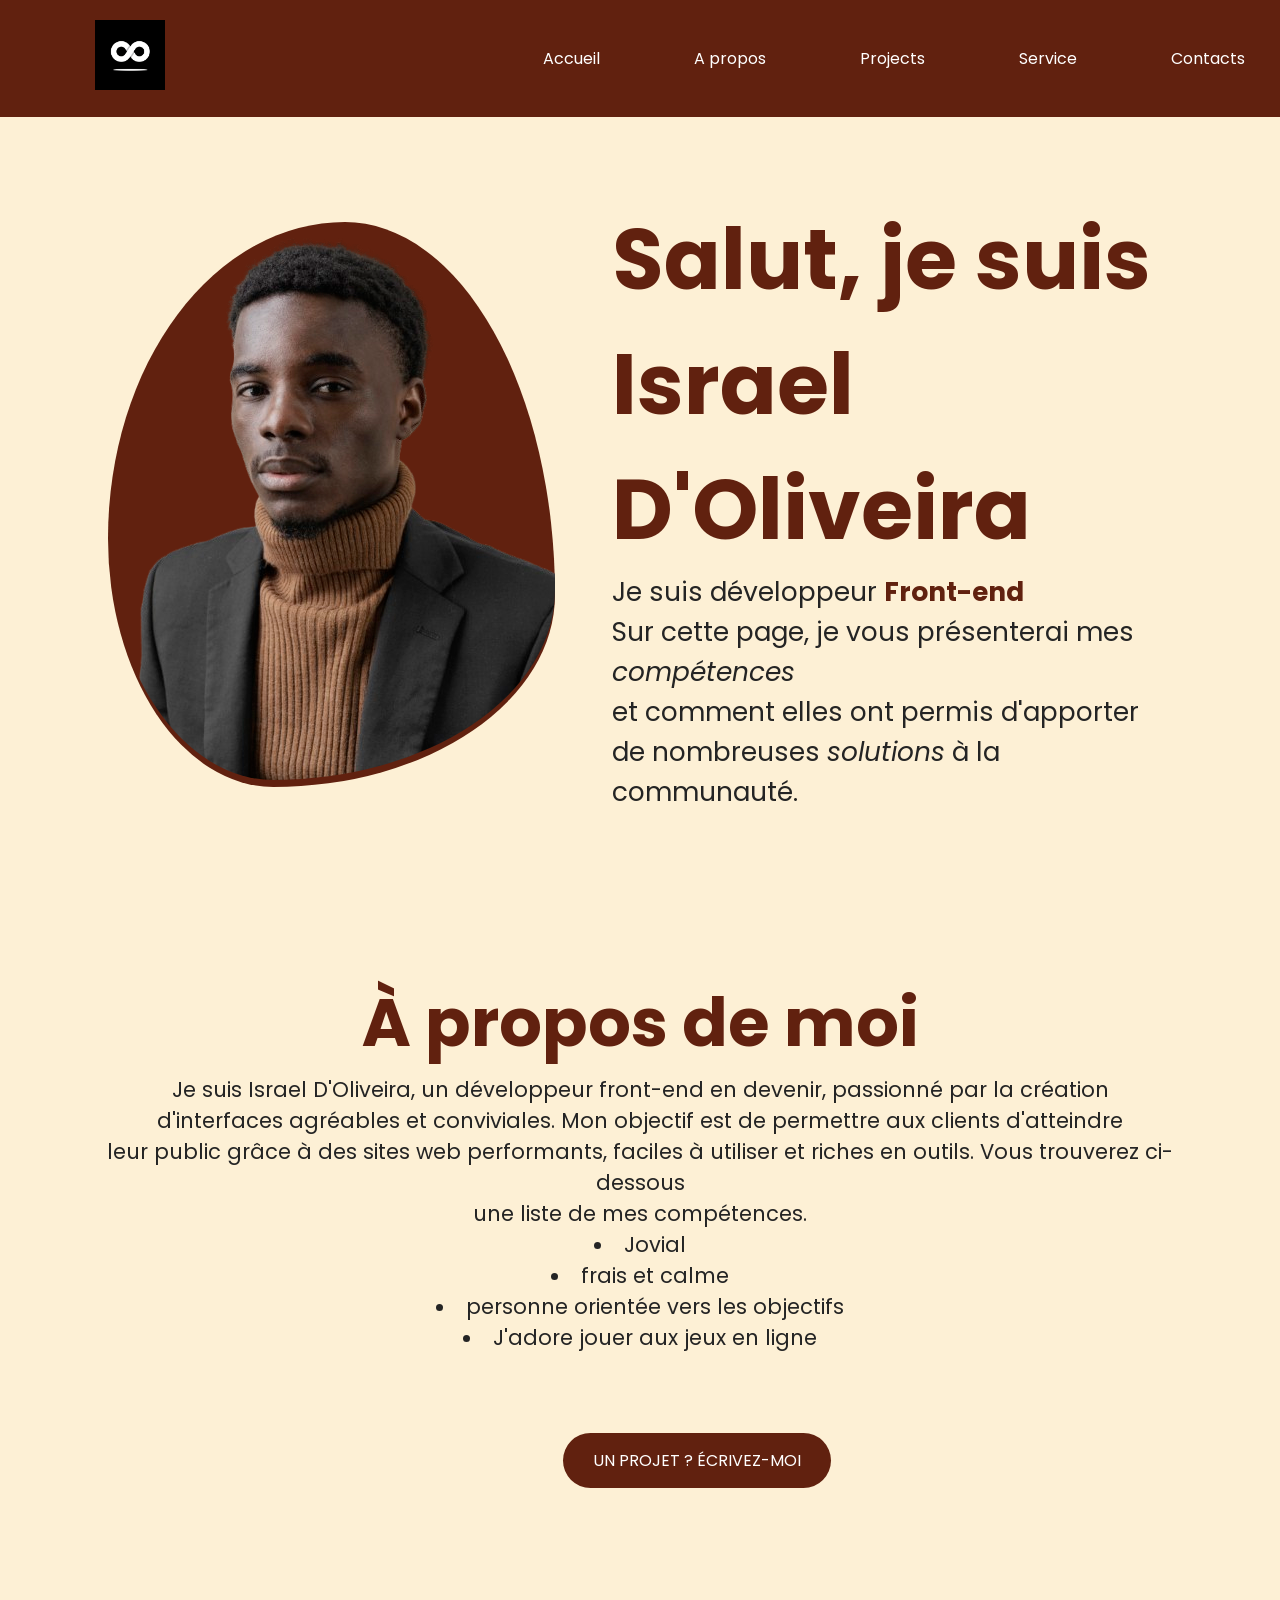
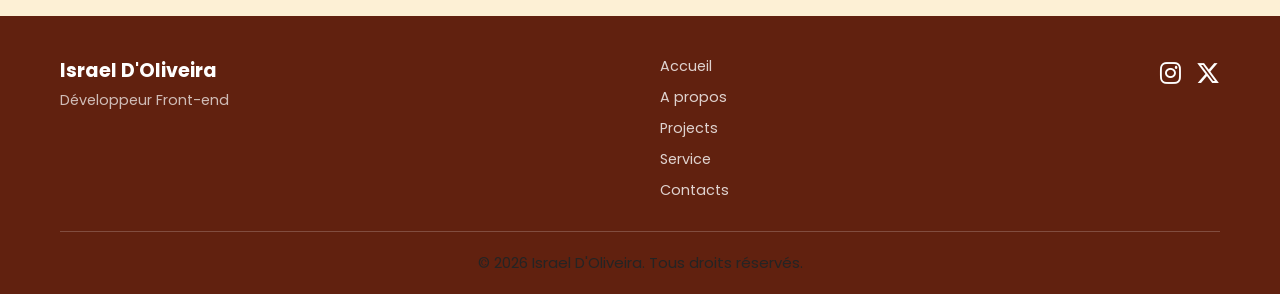
==== index.html @ 4de8db32 "portfolio" ====
<!DOCTYPE html>
<html lang="fr">
<head>
    <meta charset="UTF-8">
    <meta name="viewport" content="width=device-width, initial-scale=1.0">
    <title>Israel's page</title> 
<link rel="stylesheet" href="./styles.css"/>
<link rel="preconnect" href="https://fonts.googleapis.com">
<link rel="preconnect" href="https://fonts.gstatic.com" crossorigin>
<link href="https://fonts.googleapis.com/css2?family=Poppins:ital,wght@0,100;0,200;0,300;0,400;0,500;0,600;0,700;0,800;0,900;1,100;1,200;1,300;1,400;1,500;1,600;1,700;1,800;1,900&display=swap" rel="stylesheet">
<link rel="stylesheet" href="https://cdnjs.cloudflare.com/ajax/libs/font-awesome/6.5.0/css/all.min.css">
</head>
<body>

  <header>
  <nav>
    <a href="./index.html"><img src="./assets/logo.jpg" alt="logo" height="70" width="70" class="ancre"></a>

    <!-- Hamburger button -->
    <div class="hamburger" onclick="toggleMenu()">
      <i class="fa-solid fa-bars" id="menu-icon"></i>  <!-- ← HERE -->
    </div>

  <div class="logo">
    <a href="./index.html"> Accueil</a>
  <a href="./a-propos.html"> A propos</a>
  <a href="./project.html">Projects</a>
  <a href="./service.html"> Service</a>
  <a href="./contact.html"> Contacts</a>
</div>
  </nav>
  </header>

  <main>
    <section>
      <div class="container">
        <div class="background-image">
          <a href="./assets/intropic.png">
          <img src="./assets/intropic.png" alt="potrait pic of me" title="israel" class="portfolio-image">
        </a>
        </div>

        <div class="intro">
          <h1>Salut, je suis Israel D'Oliveira</h1>
        <p>Je suis développeur <span class="high-light">Front-end</span> </p>
       
        <p>Sur cette page, je vous présenterai mes <em>compétences</em><br>
           et comment elles ont permis d'apporter de nombreuses <em>solutions</em> à la communauté.
        </p>
        </div>
      </div>
    
    </section>


      <section>
        <div class="intro2">
        <h2>À propos de moi </h2>
        
        <p> Je suis Israel D'Oliveira, un développeur front-end en devenir, passionné par la création <br> d'interfaces agréables et conviviales.
          Mon objectif est de permettre aux clients d'atteindre <br>leur public grâce à des sites web performants, faciles à utiliser et riches en outils.
           Vous trouverez ci-dessous <br>une liste de mes compétences.</p>

           <ul>
            <li>Jovial</li>
            <li>frais et calme</li>
            <li>personne orientée vers les objectifs</li>
            <li>J'adore jouer aux jeux en ligne</li>
           </ul>

          </div>

      </section>


      <a href="./contact.html"   class="cta">UN PROJET ? ÉCRIVEZ-MOI</a>

    </main>

        <footer>
    <div class="footer-content">
        
        <!-- Left: Your name/logo -->
        <div class="footer-left">
            <h3>Israel D'Oliveira</h3>
            <p>Développeur Front-end</p>
        </div>

        <!-- Center: Nav links -->
        <div class="footer-center">
            <a href="./index.html">Accueil</a>
            <a href="./a-propos.html">A propos</a>
            <a href="./project.html">Projects</a>
            <a href="./service.html">Service</a>
            <a href="./contact.html">Contacts</a>
        </div>

        <!-- Right: Social icons -->
        <div class="footer-right">
            <a href="https://www.instagram.com/yisradev?igsh=MTlieWJjbnl1Z2pjcg==" target="_blank"><i class="fa-brands fa-instagram"></i></a>
            <a href="#"><i class="fa-brands fa-x-twitter"></i></a>
        </div>

    </div>

    <!-- Bottom copyright -->
    <div class="footer-bottom">
        <p>© 2026 Israel D'Oliveira. Tous droits réservés.</p>
    </div>
</footer>
  <script src="./script.js"></script>
</body>
</html>
---- styles.css ----
*{
    font-family: "Poppins", sans-serif;
    margin:0;
    padding: 0;
    box-sizing: border-box;
}


html, body{
    background-color: #fdf0d5;
    font-family: "Poppins", sans-serif;
     width: 100%;
    max-width: 100%;
    margin: 0;
    padding: 0;
    overflow-x: hidden;
    
}
p, li{
    font-family: "Poppins", sans-serif;
    font-size: 1.1em;
    color:#242424;
}
 
.high-light{
    color:#61210F;
    font-weight:700;
}

h1{
    font-size: 3.5em;
}
h2{
    font-size: 3.5em;
}


/* header{
    padding: 50px 20px 50px 20px;
    background-color: #61210F;
} */
    
/* .logo{
    background-color: #61210F;
    text-align: center;
    margin-left: 700px;
    
} */
   nav {
    display: flex;
    align-items: center;
    margin-left: 0;        
    gap: 10px;
    justify-content: space-between;
    background-color: #61210F;
    padding: 20px;         
    width: 100%;
    max-width: 100%;
    box-sizing: border-box;
}


/* .ancre{
    margin-right: 800px;
} */

nav a{
    color: white;
     text-decoration: none;
     padding: 0 15px;
      text-align: center;
    margin-left: 60px;
}

a{
    text-decoration: none;
}

/* Hide hamburger on desktop */
.hamburger {
    display: none;
    cursor: pointer;
    font-size: 1.5em;
    color: white;
}


.university-link{
    text-decoration: none;
    color:#A6A6A6
}
.university-link:hover{
    transform: scale(2.1);
    color:#6B473D;
    text-shadow: #61210F 0px 0px 10px;
}
  
.social-media{
    text-align: center;
    background-color: #61210F;

}


a:hover{
    transform: scale(1.1);
    color: #fdf0d5;
    text-shadow: #fdf0d5 0px 0px 10px;
}
.cta {
  background-color:  #61210F;
  display: inline-block;
  justify-content: center;
  padding: 15px 30px;
    border-radius: 50px;
    margin-left: 44%;
    margin-bottom: 10%;
    text-align: center;
    color: #ffff;
}
.cta-propos {
  background-color:  #61210F;
  display: inline-block;
  justify-content: center;
  padding: 15px 30px;
    border-radius: 50px;
    margin-left: 44%;
    margin-bottom: 10%;
    text-align: center;
    color: #ffff;
}
/* .cta a{
    color: #ffffff;
    font-size: 1.2em;
    font-weight: 600;
} */

.cta :hover {
  color: #fdf0d5;
  transform: scale(2.1);
}


.aboutme{
    display: flex;        
    align-items: center;  
    gap: 40px;   
    
}

.aboutme h2{
    font-size: 3.8em;
    color: #61210F;
}

.aboutme p{
    font-size: 1.5em;
    color:#242424;
    line-height: 1.6;
}

img:hover{
    opacity: 0.7;
}

section{
    padding: 80px;
     font-family: "Poppins", sans-serif;
    max-width: 100%;
    width: 100%;
    overflow-x: hidden;
}
main{
     width: 100%;
    max-width: 100%;
    box-sizing: border-box;
}

.service-section h2{
    margin-top: 30px ;
    font-size: 3.0em;
     color: #61210F;
}
.service-section p{
    font-size: 1.5em;
    color:#242424;
    line-height: 1.6;
}
.service-section ul{
    font-size: 1.5em;
    color:#242424;
    line-height: 1.6;
}
.service-section{
    text-align: center;
    list-style-position: inside;
}
.container{
    display: flex;
    height: 100;
}
.intro{
   margin: auto;
   display:block;
   justify-content: center;
   font-size: 1.5em;
   width: 50%;
}

.intro h1{
    font-size: 3.5em;
     color: #61210F;
}
.intro2 h2{
    font-size: 3.5em;
     color: #61210F;
}
.background-image{
    background-color: #61210F;
   border-radius: 53% 47% 63% 37% / 56% 66% 34% 44%  ;
   margin: auto;
   

}
.portfolio-image{
    border-radius: 0% 0% 63% 37%/ 0% 0% 34% 44% ;
}

.imagepropos{
    display: flex;
    justify-content: center;
    background-color: #61210F;
    border-radius: 60% 60% 60% 60% / 60% 60% 60% 60% ;
    width: 600px;      /* reduce this */
    object-fit: cover;
     margin: auto;   


}
.imagepropos img{ 
    width: 500px;      /* reduce this */
    border-radius: 50%;
}

 

footer {
    background-color: #61210F;
    color: white;
    padding: 40px 60px 20px 60px;
    width: 100%;
}

.footer-content {
    display: flex;
    justify-content: space-between;
    align-items: flex-start;
    gap: 40px;
    margin-bottom: 30px;
}

.footer-left h3 {
    font-size: 1.2em;
    margin-bottom: 5px;
    color: white;
}

.footer-left p {
    font-size: 0.9em;
    color: rgba(255,255,255,0.7);
}

.footer-center {
    display: flex;
    flex-direction: column;
    gap: 10px;
}

.footer-center a {
    color: rgba(255,255,255,0.8);
    text-decoration: none;
    font-size: 0.9em;
}

.footer-center a:hover {
    color: white;
}

.footer-right {
    display: flex;
    gap: 15px;
    font-size: 1.5em;
}

.footer-right a {
    color: white;
}

.footer-bottom {
    text-align: center;
    padding-top: 20px;
    border-top: 1px solid rgba(255,255,255,0.2);
    font-size: 0.85em;
    color: rgba(255,255,255,0.6);
}


.intro2{
    text-align: center;
    list-style-position: inside;
    font-size: 1.2em;
}


.image2{
    padding:50px;

}


/* service page  */
.service{
    padding: 50px 100px;
    max-width: 70%;
    text-align: center;
    margin: auto;
}
.service h1{
    font-size: 3.5em;
     color: #61210F;
}
.service p{
    font-size: 1.5em;
    color:#242424;
    line-height: 1.6;
}
.tableprice{
    display: flex;
    justify-content: center;
    gap: 20px;
    margin-top: 50px;
}

table{
    border-collapse: collapse;
    width: 100%;
    max-width: 400px;
    text-align: center;
    margin-bottom: 100px;
}

th, td{
    border: 1px solid #61210F;
    padding: 12px;
}

/* projects page */

.projects{
    padding: 50px 100px;
    max-width: 70%;
    text-align: center;
    margin: auto;
}
.projects h1{
    font-size: 3.5em;
     color: #61210F;
}

.projectcollection{
    display: flex;
    justify-content: center;
    gap: 50px;
    margin-top: 50px;
    margin-bottom: 30px;
}
.projectcollection img{
    border-radius: 20px;
    transition: transform 0.3s ease, opacity 0.3s ease;
}

/* contact page */
.contact{
    padding: 50px 100px;
    max-width: 70%;
    text-align: center;
    margin: auto;
}

.contact h1{
    font-size: 3.5em;
     color: #61210F;
}

form{
    display: flex;
    flex-direction: column;  
    align-items: center;     
    gap: 20px;              
    padding: 40px;
}
input, textarea{
     width: 500px;          
    padding: 15px;           
    border: 2px solid #333;
    border-radius: 8px;
    font-size: 16px;
    background-color: transparent;
}
textarea{
    height: 150px;           
    resize: vertical;        
}
button{
    background-color: #61210F;
    color: white;
    padding: 15px 30px;
    border: none;
    border-radius: 8px;
    font-size: 16px;
    cursor: pointer;
}
button:hover{
    background-color: #A6A6A6;
    color: #61210F;
    transform: scale(1.1);
}






/* tablets resolution */
@media (max-width: 768px) {


.ancre {
    margin-right: 60% ;
}
    /* Show hamburger */
    .hamburger {
        display: block;
    }
    
    nav {
        width: 100%;
        padding: 10px 15px;
    }
.logo {
        display: none;
        flex-direction: column;
        position: absolute;
        top: 80px;
        left: 0;
        width: 100%;
        background-color: #61210F;
        padding: 20px;
        gap: 15px;
        text-align: center;
        z-index: 999;
    }
    
    /* Show nav links when hamburger clicked */
    .logo.active {
        display: flex;
    }

    /* Style each link */
    .logo a {
        color: white;
        padding: 10px 0;
        text-decoration: none;
        border-bottom: 1px solid rgba(255,255,255,0.2);
    }

    /* Fix footer full width */
    footer {
        width: 100%;
        padding: 20px;
    }

    /* Fix ANY section full width */
    section {
        flex-direction: column;
        width: 100%;
        padding: 20px;
        overflow-x: hidden;
        
    }

    .intro{
        width: 100%;
        order: 1;
        padding: 20px;
       
    }
    .intro h1{
        font-size: 2.0em;
        line-height: 1.2;
        padding-top: 20px;
        padding-bottom: 10px;
    }

    .intro p{
        font-size: 1em;
        line-height: 1.4;
        padding-top: 20px;
        max-width:  80%;
    }
    .background-image{
        width: 100%;
        order: 2;
    }

    .intro2{
        width: 100%;
        order: 3;
        padding: 40px;
        padding-top: 15%;
    }

    .cta{
        margin-left: 33%;
        margin-top: 10%;
    }
    .aboutme{
        flex-direction: column;
        padding: 30px;
        text-align: center;
    }
     .aboutme h2{
        font-size: 3.5em;
        line-height: 1.2;
        padding-top: 20px;
        padding-bottom: 10px;
    }
    .imagepropos{
        width: 60%;
        padding: auto;
        border-radius: 50%;
    }
    .imagepropos img{
        width: 100%;
        padding: 20px;
        border-radius: 50%;
    }
    .cta-propos{
        margin-left: 35%;
        margin-top: 10%;
    }
    
    .service-section h2{
        font-size: 3.0em;
        line-height: 1.2;
        padding-top: 20px;
        padding-bottom: 10px;
     }
     .service-section p, .service-section ul{
        font-size: 1.2em;
        line-height: 1.4;
        padding-top: 20px;
     }
     .service-section{
        padding: 20px;
     }
     .projects{
        padding: 20px;
    }
      .projects h1{
        font-size: 3.0em;
        line-height: 1.2;
        padding-top: 20px;
        padding-bottom: 10px;
     }
     .projects p{
        font-size: 1.2em;
        line-height: 1.4;
        padding-top: 20px;
     }

    .projectcollection{
        flex-direction: column;
        padding: 20px;
        align-items: center;
    }
    .service{
        padding: 20px;
    }
      .contact h1{
        font-size: 3.0em;
        line-height: 1.2;
        padding-top: 20px;
        padding-bottom: 10px;
     }
    .contact p{
        font-size: 1.2em;
        line-height: 1.4;
        padding-top: 20px;
    }
      form{
         width: 100%;
         padding: 20px; 
      }
       input, textarea{
         width: 100%;
         padding: 15px; 
      }
    

    /* Fix text not stretching too wide */
    p, h1, h2, h3 {
        max-width: 100%;
        word-wrap: break-word;
    }

    /* Fix images not overflowing */
    img {
        max-width: 100%;
        height: auto;
    }

     .footer-content {
        flex-direction: column;
        align-items: center;
        text-align: center;
    }

}



/* Mobile resolution */
@media (max-width: 480px) {

.ancre {
    margin-right: 60% ;
}

     .hamburger {
        display: block;
    }
    
    nav {
        width: 100%;
        padding: 10px 15px;
    }
 .logo {
        display: none;
        flex-direction: column;
        position: absolute;
        top: 80px;        /* ← adjust this to match your navbar height */
        left: 0;
        width: 100%;
        background-color: #61210F;
        padding: 20px;
        gap: 15px;
        text-align: center;
        z-index: 9999;    /* ← very high so it appears on top */
    }

    .logo.active {
        display: flex;
    }

    .logo a {
        color: white;
        padding: 10px 0;
        text-decoration: none;
        font-size: 1em;
        border-bottom: 1px solid rgba(255,255,255,0.2);
    }

        nav {
            width: 100%;
            padding: 10px 15px;
        }
    
       
        /* Fix footer full width */
        footer {
            width: 100%;
            padding: 20px;
        }
    
        /* Fix ANY section full width */
        section {
            flex-direction: column;
            width: 100%;
            padding: 20px;
            overflow-x: hidden;
            text-align: center;
            
        }

    /* Force stack vertically */
        .container {
            flex-direction: column !important;
            align-items: center;
            padding: 20px;
        }

        /* Image comes SECOND */
        .background-image {
            order: 2;
            width: 60%;
            display: flex;
            justify-content: center;
            border-radius: 50% 50% 50% 50% / 50% 50% 50% 50% ;
            
        }

        .portfolio-image {
            width: 100%;
            border-radius: 50% 50% 50% 50% / 50% 50% 50% 50% ;
        }

        /* Text comes FIRST */
        .intro {
            order: 1;
            width: 100%;
            text-align: left;
            margin-left: 35px;
            line-height: normal;
        }

        /* Reduce h1 size */
        .intro h1 {
            font-size: 1.3em;
            line-height: 1.3;
            padding-top: 20px;
        }
        .intro p {
            font-size: 16px;
            line-height: 1.4;
            padding-top: 20px;
            max-width: 100%;
            text-align: left;
        }   

/*     
        .intro{
            width: 100%;
            order: 1;
            padding: 20px;
        }
        .portfolio-image{
            width: 100%;
            order: 2;
        }
        .intro h1{
            padding-top: 20px;
            padding-bottom: 10px;
            font-size: 1.8em;
            line-height: 1.3;
        }

    
        .intro p{
            font-size: 1em;
            line-height: 1.2;
            padding-top: 20px;
            max-width:  100%;
        } */
        /* .background-image{
            width: 100%;
            order: 2;
        } */
    
        .intro2{
            order: 1;
            width: 100%;
            text-align: left;
            margin-left: 35px;
            line-height: normal;
        }

        .intro2 h2{
             font-size: 1.6em;
            line-height: 1.3;
            padding-top: 20px;
        }

        .intro2 p{
            font-size: 16px;
            line-height: 1.4;
            padding-top: 20px;
            max-width: 100%;
            text-align: left;
        }
        .intro2 ul{
            font-size: 16px;
            line-height: 1.4;
            padding-top: 20px;
            max-width: 100%;
            text-align: left;
        }
    
        .cta{
            margin-left: 20%;
            margin-top: 10%;
            width: auto;
            
        }
        .aboutme{
            flex-direction: column;
            padding: 30px;
             width: 100%;
            text-align: left;
            margin-left: 35px;
            line-height: normal;
        }
         .aboutme h2{
            text-align: left;
            margin-left: 35px;
            line-height: normal;
            font-size: 1.6em;
        }
        .aboutme p{
            font-size: 16px;
            line-height: 1.4;
            padding-top: 20px;
            max-width: 100%;
            text-align: left;
            margin-right: 20px;
        }
        .imagepropos{
            width: 60%;
            padding: auto;
            border-radius: 50%;
             margin-right: 90px;
        }
        .imagepropos img{
            width: 100%;
            padding: 20px;
            border-radius: 50%;
        }
        .cta-propos{
            margin-left: 22%;
            margin-top: 10%;
        }
        .service-section h2{
            text-align: center;
            margin-left: 25px;
            line-height: normal;
            font-size: 1.6em;
         }
         .service-section p, .service-section ul{
            font-size: 16px;
            line-height: 1.4;
            padding-top: 20px;
            max-width: 100%;
            text-align: center;
         }
         .service-section{
            padding: 20px;
         }
         .projects{
            padding: 20px;
        }
          .projects h1{
            font-size: 3.0em;
            line-height: 1.2;
            padding-top: 20px;
            padding-bottom: 10px;
         }
         .projects p{
            font-size: 1.2em;
            line-height: 1.4;
            padding-top: 20px;
         }

            .projectcollection{
                flex-direction: column;
                padding: 20px;
                align-items: center;
            }
        .service{
            width: 100%;
            text-align: left;
            margin-left: 35px;
            line-height: normal;
        }

        .service h1{
            font-size: 2.3em;
            line-height: 1.3;
            padding-top: 20px;
        }

        .service p{ 
         font-size: 16px;
         line-height: 1.4;
         padding-top: 20px;
        max-width: 100%;
        text-align: left;
        }
        .mobile-screen{
            display: none;
        }

        table {
        width: 90%;           /* not full edge to edge */
        margin: 20px auto;    /* centers the table + space top and bottom */
       }

        td, th {
            padding: 12px;        /* space inside each cell */
            font-size: 0.85em;    /* slightly smaller text */
        }

        .contact{
        width: 100%;
        padding: 20px;
        overflow-x: hidden;
        }


            .contact h1{
            font-size: 1.8em;
        word-break: normal;    /* stops breaking mid-word */
        white-space: normal;
        text-align: center;
             }

        .contact p{
            width: 100%;
        text-align: center;
        font-size: 0.95em;
        word-break: normal;
        /* font-size: 16px;
        line-height: 1.4;
        padding-top: 20px;
        max-width: 100%;
        text-align: center;  */
        }
        
          form{
             width: 100%;
             padding: 20px; 
          }
           input, textarea{
             width: 100%;
             padding: 15px; 
          } 

    /* Fix text not stretching too wide */
    p, h1, h2, h3 {
        max-width: 100%;
        word-wrap: break-word;
    }

    

   
}
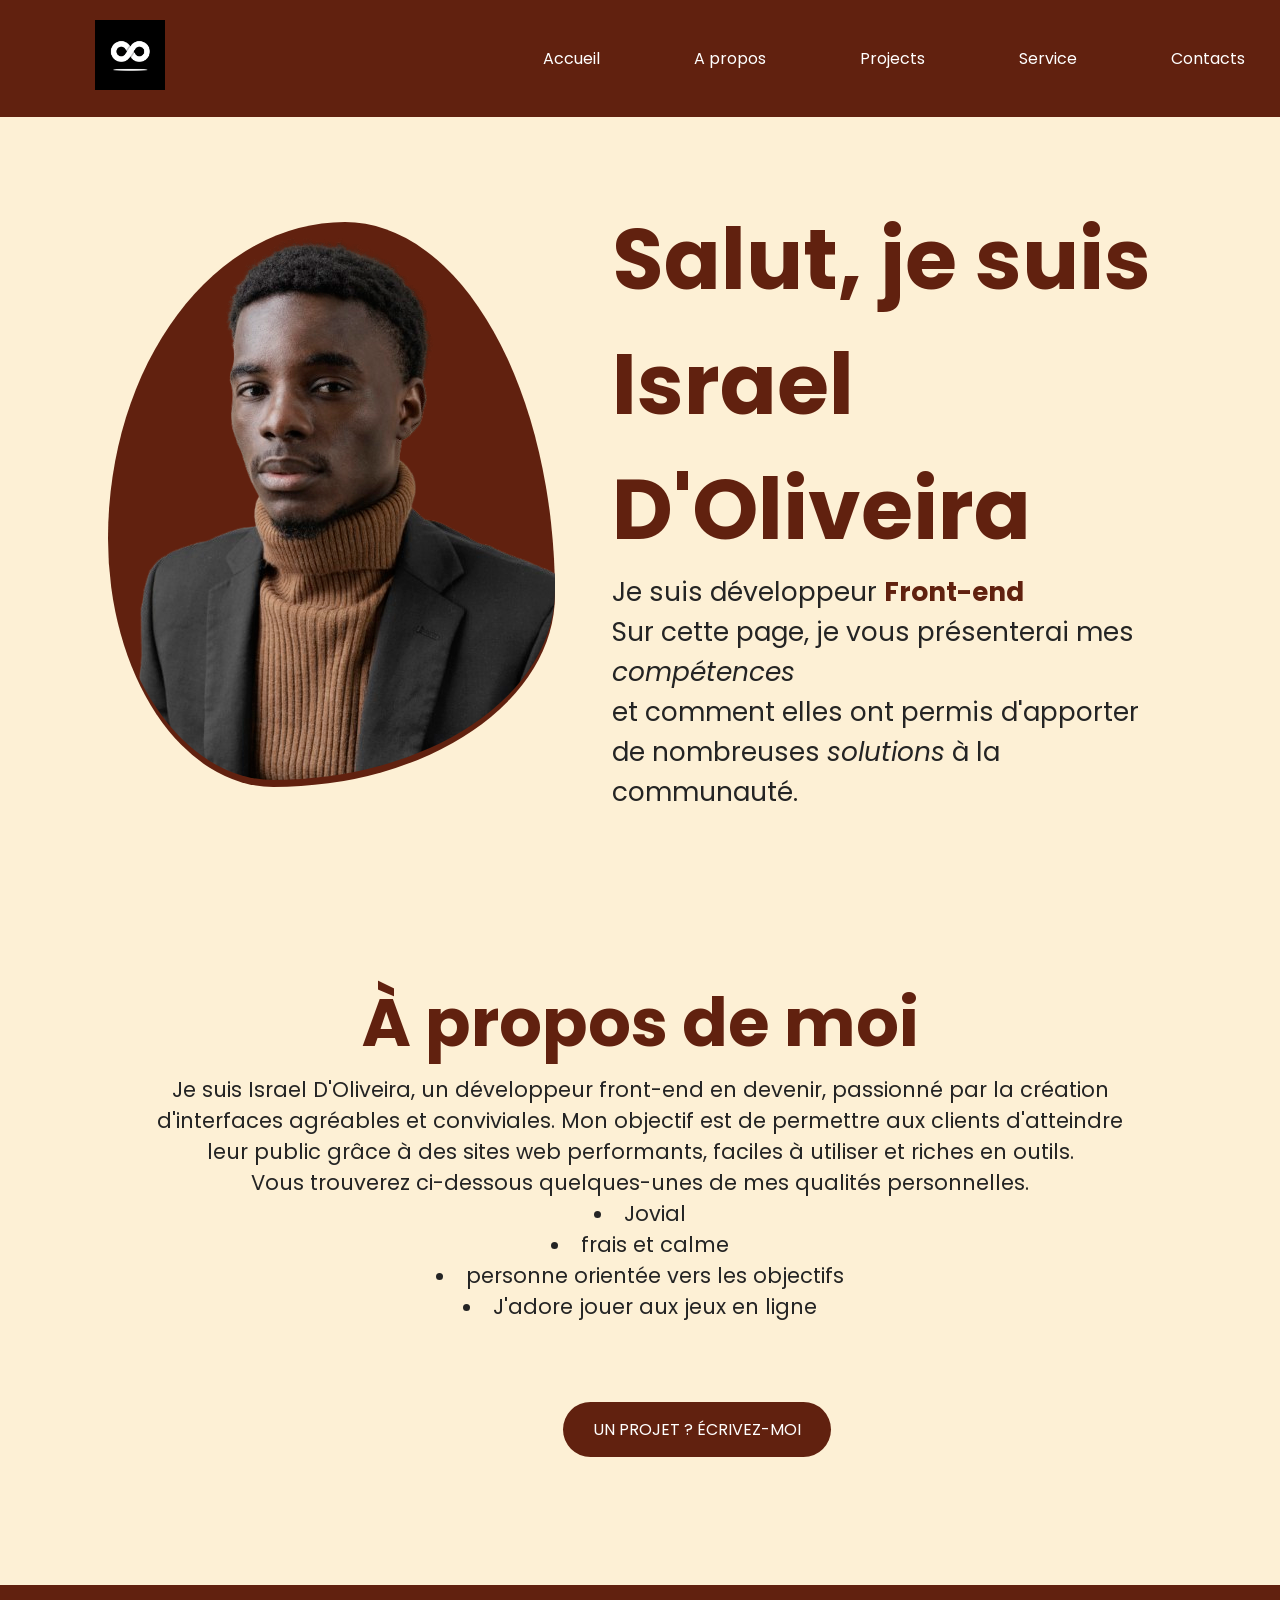
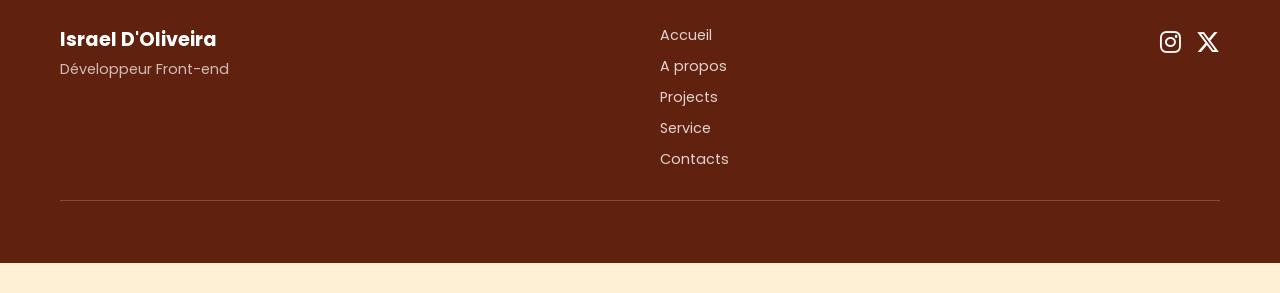
==== commit ba57f537: "update portfolio" ====
--- a/index.html
+++ b/index.html
@@ -59,7 +59,7 @@
         
         <p> Je suis Israel D'Oliveira, un développeur front-end en devenir, passionné par la création <br> d'interfaces agréables et conviviales.
           Mon objectif est de permettre aux clients d'atteindre <br>leur public grâce à des sites web performants, faciles à utiliser et riches en outils.
-           Vous trouverez ci-dessous <br>une liste de mes compétences.</p>
+           <br>Vous trouverez ci-dessous quelques-unes de mes qualités personnelles.</p>
 
            <ul>
             <li>Jovial</li>
--- a/styles.css
+++ b/styles.css
@@ -14,8 +14,27 @@
     margin: 0;
     padding: 0;
     overflow-x: hidden;
-    
-}
+    scrollbar-width: none;
+    overflow-y: scroll;
+}
+
+html::-webkit-scrollbar {
+    width: 8px; /* keeps only ONE scrollbar on Chrome */
+     
+    overflow-x: hidden;
+}
+
+.reveal {
+    opacity: 0;
+    transform: translateY(50px);
+    transition: all 0.8s ease;
+}
+
+.reveal.active {
+    opacity: 1;
+    transform: translateY(0);
+}
+
 p, li{
     font-family: "Poppins", sans-serif;
     font-size: 1.1em;
@@ -644,6 +663,11 @@
     nav {
         width: 100%;
         padding: 10px 15px;
+        display: flex;
+    }
+    .ancre {
+    padding: 10px;
+    
     }
  .logo {
         display: none;
